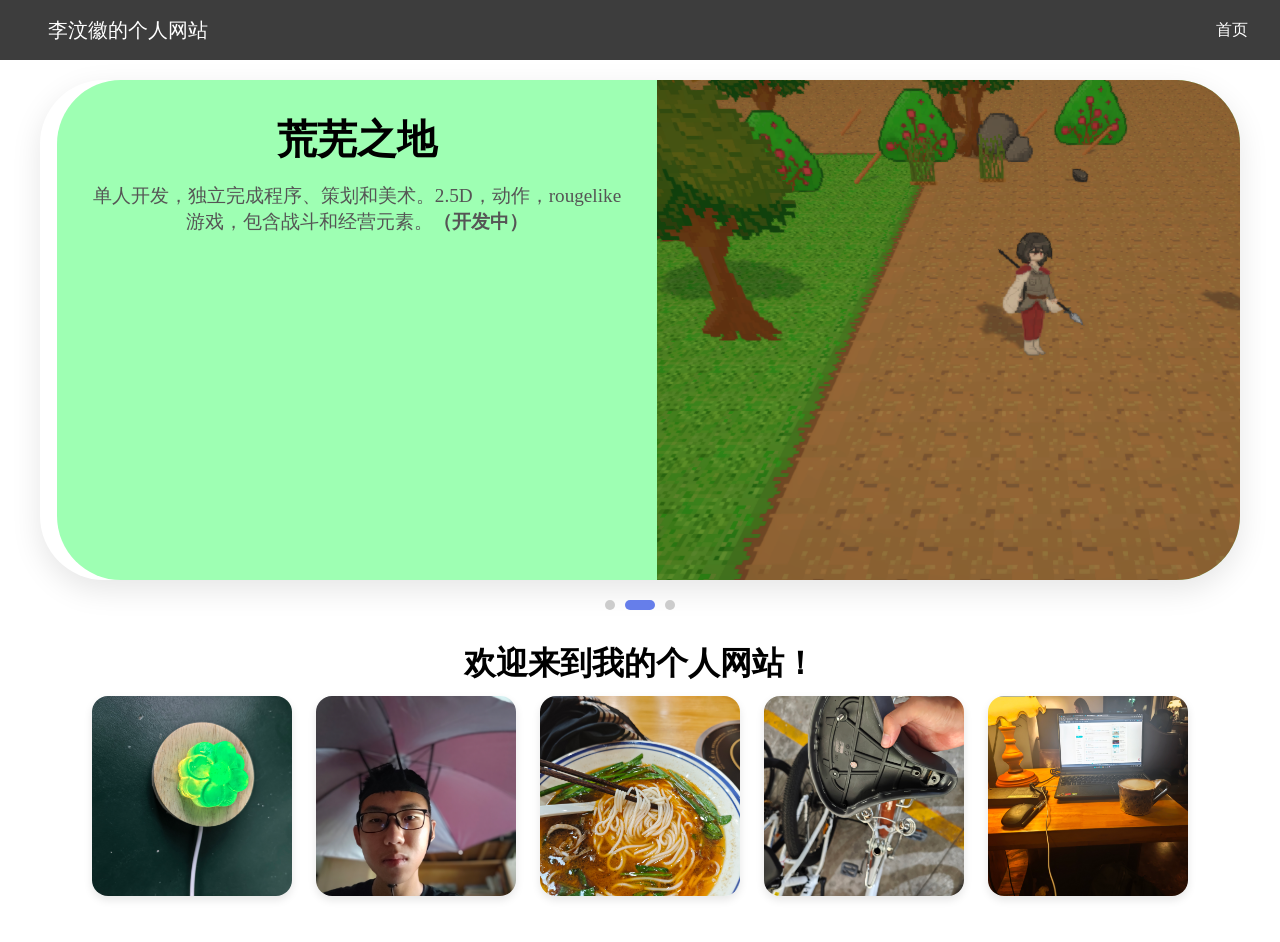
==== index.html @ 93a314eb "change mainPage to index" ====
<!DOCTYPE html>
<html>

<head>
    <link rel="stylesheet" href="css/mystyle.css">
    <meta charset="UTF-8">
    <title>李汶徽的个人网站</title>
</head>

<body>
    <nav class="nav-bar">
        <span class="nav-brand">李汶徽的个人网站</span>
        <ul class="nav-menu">
            <li class="nav-item"><a href="#home">首页</a></li>
        </ul>
    </nav>
    <div class="slider-container" id="sliderContainer">
        <div class="slider" id="slider">
            <div class="card">
                <div class="card-left">
                    <h2>网站说明</h2>
                    <p>这里用于分享一些东西。</p>
                </div>
                <div class="card-right">
                    <img src="Profile Icon.jpg" alt="预览图" class="card-image">
                </div>
            </div>
            <div class="card">
                <div class="card-left">
                    <h1>荒芜之地</h1>
                    <p>单人开发，独立完成程序、策划和美术。2.5D，动作，rougelike游戏，包含战斗和经营元素。<b>（开发中）</b></p>
                </div>
                <div class="card-right">
                    <img src="GameScene.png" alt="预览图" class="card-image">
                </div>
            </div>
            <div class="card">
                <div class="card-left">
                    <h1>灵之界</h1>
                    <p>一块多人合作开发的3D，动作，rougelike游戏。<b>（开发中）</b></p>
                </div>
                <div class="card-right">
                    <img src="Icon.png" alt="预览图" class="card-image">
                </div>
            </div>
        </div>
    </div>
    <!-- 点容器 -->
    <div class="dots" id="dots"></div>
    <script src="js/script.js"></script>
    <div class="main-content">
        <h1>欢迎来到我的个人网站！</h1>
        <div class="picture-exhibition">
            <img src="pictures/1.jpg" alt="图片1" class="exhibition-image">
            <img src="pictures/2.jpg" alt="图片2" class="exhibition-image">         
            <img src="pictures/3.jpg" alt="图片3" class="exhibition-image">
            <img src="pictures/4.jpg" alt="图片4" class="exhibition-image">
            <img src="pictures/5.jpg" alt="图片5" class="exhibition-image">
            </div>
    </div>
</body>
</html>
---- css/mystyle.css ----
@font-face {
    font-family: 'LXGW WenKai';
    src: url('../fonts/LXGWWenKai-Regular.ttf') format('truetype');
    font-weight: 400;
    font-style: normal;
    font-display: swap;
}

* {
    margin: 0;
    padding: 0;
    box-sizing: border-box;
}

body {
    padding: 0;
    margin: 0;
    font-family: 'LXGW WenKai';
}

p,
a {
    font-size: 1rem;
}

a {
    color: #4d4ae8;
    text-decoration: none;
}

.nav-bar {
    background-color: #3d3d3d;
    padding: 1rem;
    display: flex;
    justify-content: space-between;
    align-items: center;
    font-size: 30px;
    height: 60px;
}

.nav-menu {
    list-style: none;
    display: flex;
    gap: 2rem;
}

.nav-brand {
    color: white;
    font-size: 20px;
    font-weight: 500;
    margin-left: 2rem;
    display: flex;
    align-items: center;
}

.nav-item a {
    color: white;
    text-decoration: none;
    padding: 0.5rem 1rem;
    transition: all 0.3s ease;
    display: flex;
    align-items: center;
}

.nav-item a:hover {
    background-color: #555;
    border-radius: 4px;
}

.nav-item a.active {
    background-color: #007bff;
    border-radius: 4px;
}

main {
    padding: 2rem;
    max-width: 1200px;
    margin: 0 auto;
}

section {
    margin-bottom: 2rem;
    padding: 2rem 0;
    border-bottom: 1px solid #eee;
}

.slider-container {
    width: 1200px;
    height: 500px;
    overflow-x: auto;
    overflow-y: hidden;
    scroll-snap-type: x mandatory;
    margin: 20px auto;
    scrollbar-width: none;
    -ms-overflow-style: none;
    border-radius: 64px;
    box-shadow: 0 10px 30px rgba(0, 0, 0, 0.1);
}

.slider-container::-webkit-scrollbar {
    display: none;
}

.slider {
    display: flex;
    gap: 20px;
    height: 100%;
    width: fit-content;
}

.slider-dots {
    display: flex;
    justify-content: center;
    gap: 12px;
    margin-top: 20px;
}

/* 点样式 */
.dots {
    display: flex;
    justify-content: center;
    gap: 10px;
    margin-top: 20px;
}

.dot {
    width: 10px;
    height: 10px;
    border-radius: 50%;
    background: #ccc;
    cursor: pointer;
    transition: all 0.3s;
}

.dot.active {
    background: #667eea;
    width: 30px;
    border-radius: 15px;
}

.card {
    display: flex;
    width: 1200px;
    border-radius: 64px;
    overflow: hidden;
    background: #9effb3;
    flex-shrink: 0;
    scroll-snap-align: start;
}

.card-left {
    text-align: center;
    height: 500px;
    flex: 1;
    padding: 2rem;
}

.card-left h1 {
    font-size: 2.5rem;
    margin-bottom: 1rem;
}

.card-left p {
    font-size: 1.2rem;
    color: #555;
}

.card-right {
    width: 600px;
    height: 500px;
}

.card-image {
    width: 100%;
    height: 100%;
    object-fit: cover;
}

.main-content {
    text-align: center;
    padding: 2rem;
}

.exhibition-image {
    width: 200px;
    height: 200px;
    object-fit: cover;
    margin: 10px;
    border-radius: 16px;
    box-shadow: 0 4px 8px rgba(0, 0, 0, 0.1);
}
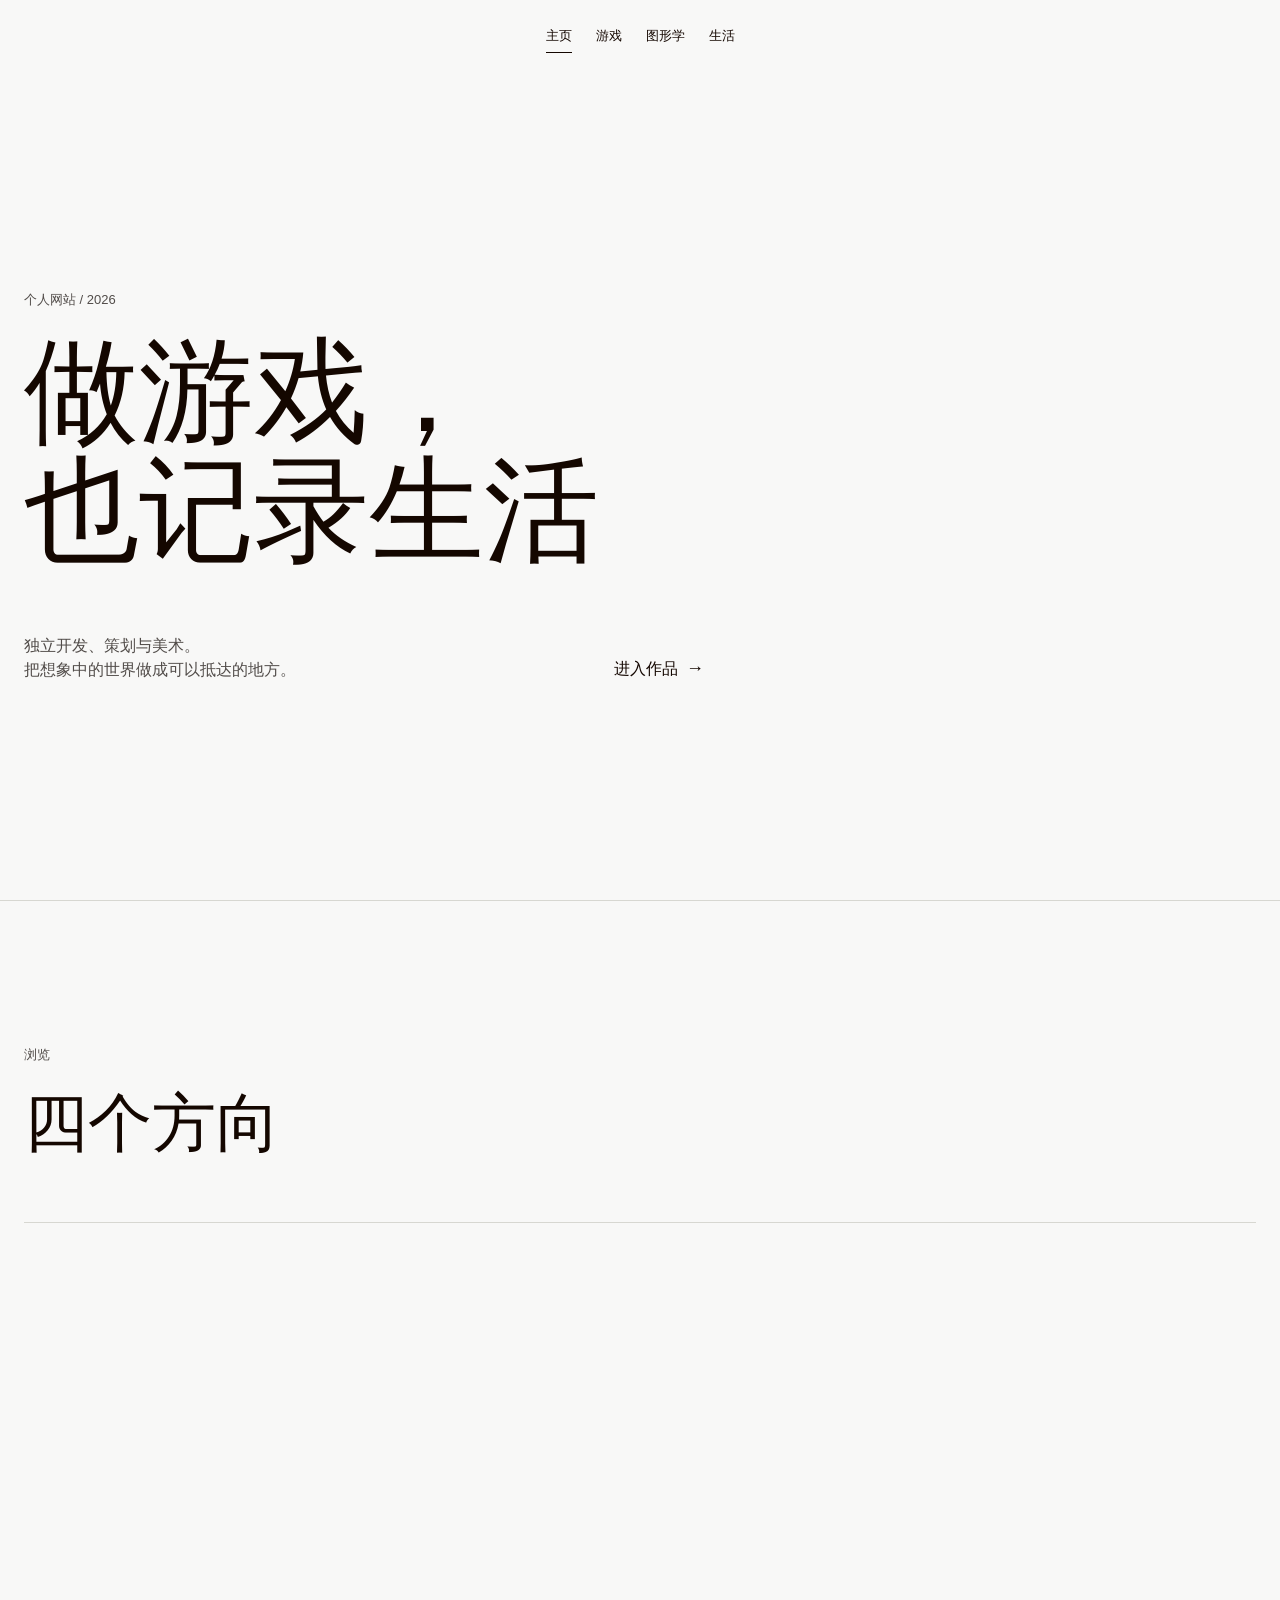
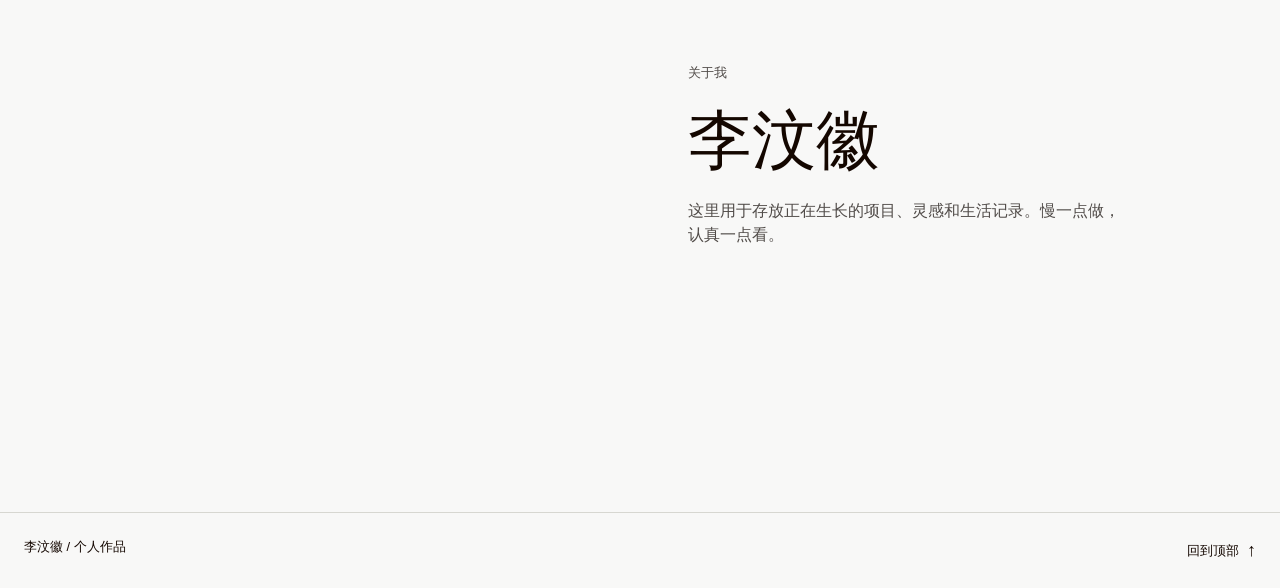
==== commit 668cf6b9: "update appearance" ====
--- a/index.html
+++ b/index.html
@@ -1,62 +1,64 @@
-<!DOCTYPE html>
-<html>
+<!doctype html>
+<html lang="zh-CN">
+<head>
+    <meta charset="UTF-8">
+    <meta name="viewport" content="width=device-width, initial-scale=1.0">
+    <meta name="description" content="李汶徽的个人作品网站。">
+    <title>李汶徽 | 主页</title>
+    <link rel="stylesheet" href="css/mystyle.css">
+</head>
+<body id="top">
+    <header class="site-header">
+        <nav aria-label="主导航">
+            <a class="is-active" href="index.html">主页</a>
+            <a href="games.html">游戏</a>
+            <a href="graphics.html">图形学</a>
+            <a href="life.html">生活</a>
+        </nav>
+    </header>
 
-<head>
-    <link rel="stylesheet" href="css/mystyle.css">
-    <meta charset="UTF-8">
-    <title>李汶徽的个人网站</title>
-</head>
+    <main>
+        <section class="hero" aria-labelledby="hero-title">
+            <p class="eyebrow reveal">个人网站 / 2026</p>
+            <h1 id="hero-title" class="hero-title"><span>做游戏，</span><span>也记录生活</span></h1>
+            <div class="hero-meta reveal">
+                <p>独立开发、策划与美术。<br>把想象中的世界做成可以抵达的地方。</p>
+                <a class="text-link" href="games.html">进入作品 <span aria-hidden="true">&#8594;</span></a>
+            </div>
+        </section>
 
-<body>
-    <nav class="nav-bar">
-        <span class="nav-brand">李汶徽的个人网站</span>
-        <ul class="nav-menu">
-            <li class="nav-item"><a href="#home">首页</a></li>
-        </ul>
-    </nav>
-    <div class="slider-container" id="sliderContainer">
-        <div class="slider" id="slider">
-            <div class="card">
-                <div class="card-left">
-                    <h2>网站说明</h2>
-                    <p>这里用于分享一些东西。</p>
-                </div>
-                <div class="card-right">
-                    <img src="Profile Icon.jpg" alt="预览图" class="card-image">
-                </div>
+        <section class="section route-overview" aria-labelledby="routes-title">
+            <div class="section-intro reveal">
+                <p class="eyebrow">浏览</p>
+                <h2 id="routes-title">四个方向</h2>
             </div>
-            <div class="card">
-                <div class="card-left">
-                    <h1>荒芜之地</h1>
-                    <p>单人开发，独立完成程序、策划和美术。2.5D，动作，rougelike游戏，包含战斗和经营元素。<b>（开发中）</b></p>
-                </div>
-                <div class="card-right">
-                    <img src="GameScene.png" alt="预览图" class="card-image">
-                </div>
+            <div class="route-links">
+                <a class="route-card media-reveal" href="games.html">
+                    <span class="route-card-visual"><img src="GameScene.png" alt="游戏项目预览"></span>
+                    <span class="route-card-content"><span>01 / 游戏项目</span><strong>正在生长的世界 <b aria-hidden="true">&#8594;</b></strong></span>
+                </a>
+                <a class="route-card media-reveal" href="graphics.html">
+                    <span class="route-card-visual route-card-blank" aria-hidden="true"></span>
+                    <span class="route-card-content"><span>02 / 计算机图形学</span><strong>留给下一次开始 <b aria-hidden="true">&#8594;</b></strong></span>
+                </a>
+                <a class="route-card media-reveal" href="life.html">
+                    <span class="route-card-visual"><img src="pictures/1.jpg" alt="日常生活预览"></span>
+                    <span class="route-card-content"><span>03 / 日常生活</span><strong>看见的，留下 <b aria-hidden="true">&#8594;</b></strong></span>
+                </a>
             </div>
-            <div class="card">
-                <div class="card-left">
-                    <h1>灵之界</h1>
-                    <p>一块多人合作开发的3D，动作，rougelike游戏。<b>（开发中）</b></p>
-                </div>
-                <div class="card-right">
-                    <img src="Icon.png" alt="预览图" class="card-image">
-                </div>
+        </section>
+
+        <section class="about section reveal" aria-labelledby="about-title">
+            <div class="about-portrait media-reveal"><img src="Profile Icon.jpg" alt="李汶徽的头像"></div>
+            <div class="about-content">
+                <p class="eyebrow">关于我</p>
+                <h2 id="about-title">李汶徽</h2>
+                <p>这里用于存放正在生长的项目、灵感和生活记录。慢一点做，认真一点看。</p>
             </div>
-        </div>
-    </div>
-    <!-- 点容器 -->
-    <div class="dots" id="dots"></div>
+        </section>
+    </main>
+
+    <footer class="site-footer"><span>李汶徽 / 个人作品</span><a class="text-link" href="#top">回到顶部 <span aria-hidden="true">&#8593;</span></a></footer>
     <script src="js/script.js"></script>
-    <div class="main-content">
-        <h1>欢迎来到我的个人网站！</h1>
-        <div class="picture-exhibition">
-            <img src="pictures/1.jpg" alt="图片1" class="exhibition-image">
-            <img src="pictures/2.jpg" alt="图片2" class="exhibition-image">         
-            <img src="pictures/3.jpg" alt="图片3" class="exhibition-image">
-            <img src="pictures/4.jpg" alt="图片4" class="exhibition-image">
-            <img src="pictures/5.jpg" alt="图片5" class="exhibition-image">
-            </div>
-    </div>
 </body>
-</html>+</html>
--- a/css/mystyle.css
+++ b/css/mystyle.css
@@ -1,191 +1,227 @@
 @font-face {
-    font-family: 'LXGW WenKai';
-    src: url('../fonts/LXGWWenKai-Regular.ttf') format('truetype');
-    font-weight: 400;
-    font-style: normal;
+    font-family: "LXGW WenKai";
+    src: url("../fonts/LXGWWenKai-Regular.ttf") format("truetype");
     font-display: swap;
 }
 
-* {
+:root {
+    --bg: #f8f8f7;
+    --bg-soft: #ffffff;
+    --bg-quiet: #efefef;
+    --ink: #140700;
+    --muted: #514c49;
+    --line: rgba(208, 208, 200, 0.8);
+    --radius-md: 16px;
+    --serif: "Iowan Old Style", "Baskerville", "Songti SC", "STSong", Georgia, serif;
+    --sans: "LXGW WenKai", "Microsoft YaHei", "PingFang SC", Arial, sans-serif;
+    --ease-editorial: cubic-bezier(0.19, 1, 0.22, 1);
+    --ease-header: cubic-bezier(0.5, 0.3, 0, 1);
+}
+
+* { box-sizing: border-box; }
+html { scroll-behavior: smooth; }
+body {
     margin: 0;
-    padding: 0;
-    box-sizing: border-box;
-}
-
-body {
-    padding: 0;
-    margin: 0;
-    font-family: 'LXGW WenKai';
-}
-
-p,
-a {
-    font-size: 1rem;
-}
-
-a {
-    color: #4d4ae8;
-    text-decoration: none;
-}
-
-.nav-bar {
-    background-color: #3d3d3d;
-    padding: 1rem;
-    display: flex;
-    justify-content: space-between;
+    background: var(--bg);
+    color: var(--ink);
+    font-family: var(--sans);
+    font-size: 16px;
+    line-height: 1.5;
+    letter-spacing: 0;
+}
+img { border-radius: var(--radius-md); display: block; max-width: 100%; }
+a { color: inherit; text-decoration: none; }
+:focus-visible { outline: 1px solid var(--ink); outline-offset: 5px; }
+
+.site-header {
     align-items: center;
-    font-size: 30px;
-    height: 60px;
-}
-
-.nav-menu {
-    list-style: none;
-    display: flex;
-    gap: 2rem;
-}
-
-.nav-brand {
-    color: white;
-    font-size: 20px;
-    font-weight: 500;
-    margin-left: 2rem;
-    display: flex;
-    align-items: center;
-}
-
-.nav-item a {
-    color: white;
-    text-decoration: none;
-    padding: 0.5rem 1rem;
-    transition: all 0.3s ease;
-    display: flex;
-    align-items: center;
-}
-
-.nav-item a:hover {
-    background-color: #555;
-    border-radius: 4px;
-}
-
-.nav-item a.active {
-    background-color: #007bff;
-    border-radius: 4px;
-}
-
-main {
-    padding: 2rem;
-    max-width: 1200px;
-    margin: 0 auto;
-}
-
-section {
-    margin-bottom: 2rem;
-    padding: 2rem 0;
-    border-bottom: 1px solid #eee;
-}
-
-.slider-container {
-    width: 1200px;
-    height: 500px;
-    overflow-x: auto;
-    overflow-y: hidden;
-    scroll-snap-type: x mandatory;
-    margin: 20px auto;
-    scrollbar-width: none;
-    -ms-overflow-style: none;
-    border-radius: 64px;
-    box-shadow: 0 10px 30px rgba(0, 0, 0, 0.1);
-}
-
-.slider-container::-webkit-scrollbar {
-    display: none;
-}
-
-.slider {
-    display: flex;
-    gap: 20px;
-    height: 100%;
-    width: fit-content;
-}
-
-.slider-dots {
+    border-bottom: 1px solid transparent;
     display: flex;
     justify-content: center;
-    gap: 12px;
-    margin-top: 20px;
-}
-
-/* 点样式 */
-.dots {
+    margin: 0 auto;
+    max-width: 1280px;
+    min-height: 72px;
+    padding: 0 24px;
+    position: sticky;
+    top: 0;
+    transition: background-color 400ms var(--ease-header), border-color 400ms var(--ease-header), transform 450ms var(--ease-header);
+    z-index: 10;
+}
+.site-header.is-scrolled { background-color: var(--bg); border-color: var(--line); }
+.site-header.is-hidden { transform: translateY(-100%); }
+.mobile-project-link { display: none; }
+.site-header nav { display: flex; gap: 24px; }
+.site-header nav a, .eyebrow, .project-index, .project-status, .site-footer { font-size: 13px; letter-spacing: 0; }
+.site-header nav a { position: relative; transition: color 700ms var(--ease-editorial); }
+.site-header nav a.is-active { color: var(--ink); }
+.site-header nav a.is-active::after {
+    background: currentColor;
+    bottom: -8px;
+    content: "";
+    height: 1px;
+    left: 0;
+    position: absolute;
+    width: 100%;
+}
+@media (any-pointer: fine) {
+    .site-header nav:has(a:hover) a { color: var(--muted); }
+    .site-header nav a:hover { color: var(--ink); }
+}
+
+.hero, .section, .site-footer { margin: 0 auto; max-width: 1280px; padding-left: 24px; padding-right: 24px; }
+.hero {
     display: flex;
+    flex-direction: column;
     justify-content: center;
-    gap: 10px;
-    margin-top: 20px;
-}
-
-.dot {
-    width: 10px;
-    height: 10px;
-    border-radius: 50%;
-    background: #ccc;
-    cursor: pointer;
-    transition: all 0.3s;
-}
-
-.dot.active {
-    background: #667eea;
-    width: 30px;
-    border-radius: 15px;
-}
-
-.card {
+    min-height: calc(100vh - 72px);
+    padding-bottom: 96px;
+    padding-top: 96px;
+}
+.eyebrow { color: var(--muted); margin: 0 0 24px; }
+h1, h2, h3, p { margin-top: 0; }
+h1, h2, h3 { font-family: var(--serif); font-weight: 400; letter-spacing: 0; }
+.hero-title { font-size: clamp(56px, 9vw, 128px); line-height: 1.03; margin-bottom: 64px; max-width: 1000px; }
+.hero-title span { display: block; }
+.hero-meta { align-items: end; display: flex; gap: 48px; justify-content: space-between; max-width: 680px; }
+.hero-meta p, .section-copy, .project-details > p:not(.project-index):not(.project-status), .about-content > p:not(.eyebrow) { color: var(--muted); margin-bottom: 0; }
+.text-link { align-items: center; display: inline-flex; gap: 8px; white-space: nowrap; }
+.text-link span { font-size: 18px; transition: transform 400ms var(--ease-editorial); }
+.text-link:hover span { transform: translateY(4px); }
+
+.section { padding-bottom: 144px; padding-top: 144px; }
+.page-main { min-height: calc(100vh - 144px); }
+.page-hero, .coming-soon {
     display: flex;
-    width: 1200px;
-    border-radius: 64px;
-    overflow: hidden;
-    background: #9effb3;
-    flex-shrink: 0;
-    scroll-snap-align: start;
-}
-
-.card-left {
-    text-align: center;
-    height: 500px;
-    flex: 1;
-    padding: 2rem;
-}
-
-.card-left h1 {
-    font-size: 2.5rem;
-    margin-bottom: 1rem;
-}
-
-.card-left p {
-    font-size: 1.2rem;
-    color: #555;
-}
-
-.card-right {
-    width: 600px;
-    height: 500px;
-}
-
-.card-image {
-    width: 100%;
-    height: 100%;
-    object-fit: cover;
-}
-
-.main-content {
-    text-align: center;
-    padding: 2rem;
-}
-
-.exhibition-image {
-    width: 200px;
-    height: 200px;
-    object-fit: cover;
-    margin: 10px;
-    border-radius: 16px;
-    box-shadow: 0 4px 8px rgba(0, 0, 0, 0.1);
-}+    flex-direction: column;
+    justify-content: center;
+    margin: 0 auto;
+    max-width: 1280px;
+    min-height: min(70svh, 760px);
+    padding: 96px 24px;
+}
+.coming-soon { min-height: calc(100svh - 144px); }
+.coming-soon-note { color: var(--muted); margin: 0; }
+.route-overview { border-top: 1px solid var(--line); }
+.route-links { border-top: 1px solid var(--line); }
+.route-card {
+    align-items: stretch;
+    border-bottom: 1px solid var(--line);
+    display: grid;
+    grid-template-columns: minmax(0, 5fr) minmax(280px, 3fr);
+    min-height: 280px;
+}
+.route-card-visual { background: var(--bg-quiet); border-radius: var(--radius-md); min-height: 280px; overflow: hidden; }
+.route-card-visual img { height: 100%; object-fit: cover; transition: transform 800ms var(--ease-editorial); width: 100%; }
+.route-card:hover .route-card-visual img { transform: scale(1.025); }
+.route-card-blank { background: var(--bg-quiet); }
+.route-card-content { display: flex; flex-direction: column; justify-content: space-between; padding: 24px; }
+.route-card-content > span { color: var(--muted); font-size: 13px; }
+.route-card-content strong { font-family: var(--serif); font-size: clamp(30px, 3.2vw, 48px); font-weight: 400; line-height: 1.08; }
+.route-card-content b { font-family: var(--sans); font-size: 20px; font-weight: 400; transition: transform 400ms var(--ease-editorial); }
+.route-card:hover .route-card-content b { display: inline-block; transform: translateX(6px); }
+.projects { border-top: 1px solid var(--line); }
+.section-intro { margin-bottom: 64px; max-width: 680px; }
+.section-intro h2, .about-content h2 { font-size: clamp(42px, 5vw, 72px); line-height: 1.08; margin-bottom: 24px; }
+.project { display: grid; gap: 48px; margin-top: 96px; }
+.project-featured { grid-template-columns: minmax(0, 8fr) minmax(260px, 4fr); }
+.project-secondary { grid-template-columns: minmax(260px, 4fr) minmax(0, 8fr); }
+.project-image-wrap { background: var(--bg-quiet); border-radius: var(--radius-md); min-height: 400px; overflow: hidden; }
+.project-image { height: 100%; object-fit: cover; transition: transform 800ms var(--ease-editorial); width: 100%; }
+.project:hover .project-image { transform: scale(1.025); }
+.project-details { align-self: end; padding-bottom: 8px; }
+.project-index { border-top: 1px solid var(--line); color: var(--muted); padding-top: 12px; }
+.project-details h2, .project-details h3 { font-size: clamp(36px, 4vw, 56px); line-height: 1.1; margin-bottom: 24px; }
+.project-details > p:not(.project-index):not(.project-status) { max-width: 360px; }
+.project-status { margin: 32px 0 0; }
+
+.moments { border-top: 1px solid var(--line); }
+.split-intro { align-items: end; display: flex; justify-content: space-between; max-width: none; }
+.split-intro .section-copy { max-width: 360px; }
+.gallery { display: grid; gap: 24px; grid-template-columns: repeat(12, 1fr); }
+.gallery-item { border-radius: var(--radius-md); grid-column: span 4; margin: 0; min-height: 280px; overflow: hidden; }
+.gallery-item-large { grid-column: span 8; min-height: 440px; }
+.gallery-item-wide { grid-column: span 8; min-height: 360px; }
+.gallery-item img { height: 100%; object-fit: cover; transition: transform 800ms var(--ease-editorial); width: 100%; }
+.gallery-item:hover img { transform: scale(1.025); }
+
+.about { align-items: center; border-top: 1px solid var(--line); display: grid; gap: 96px; grid-template-columns: minmax(260px, 5fr) minmax(260px, 5fr); }
+.about-portrait { aspect-ratio: 4 / 3; background: var(--bg-quiet); border-radius: var(--radius-md); overflow: hidden; }
+.about-portrait img { height: 100%; object-fit: cover; width: 100%; }
+.about-content > p:not(.eyebrow) { max-width: 440px; }
+.site-footer { border-top: 1px solid var(--line); display: flex; justify-content: space-between; padding-bottom: 24px; padding-top: 24px; }
+.site-footer .text-link:hover span { transform: translateY(-4px); }
+
+.motion-ready .reveal {
+    opacity: 0;
+    transform: translateY(40px);
+    transition: opacity 800ms var(--ease-editorial), transform 1200ms var(--ease-editorial);
+    transition-delay: var(--reveal-delay, 0ms);
+}
+.motion-ready .reveal.is-visible { opacity: 1; transform: translateY(0); }
+.motion-ready .hero-title span {
+    clip-path: inset(0 0 100% 0);
+    opacity: 0;
+    transform: translateY(130%);
+    transition: clip-path 1200ms var(--ease-editorial), opacity 900ms var(--ease-editorial), transform 1500ms var(--ease-editorial);
+    transition-delay: var(--hero-delay, 120ms);
+}
+.motion-ready .hero-title span:nth-child(2) { --hero-delay: 230ms; }
+.motion-ready.page-ready .hero-title span { clip-path: inset(0 0 0 0); opacity: 1; transform: translateY(0); }
+.motion-ready .media-reveal {
+    clip-path: inset(0 0 100% 0);
+    transition: clip-path 1200ms var(--ease-editorial);
+    transition-delay: var(--reveal-delay, 0ms);
+}
+.motion-ready .media-reveal.is-visible { clip-path: inset(0 0 0 0); }
+
+@keyframes fade-in {
+    from { opacity: 0; }
+    to { opacity: 1; }
+}
+
+@keyframes fade-out {
+    from { opacity: 1; }
+    to { opacity: 0; }
+}
+
+@supports (view-transition-name: none) {
+    @view-transition { navigation: auto; }
+
+    ::view-transition-old(root) { animation: 160ms ease-out both fade-out; }
+    ::view-transition-new(root) { animation: 240ms ease-out both fade-in; }
+}
+
+@supports not (view-transition-name: none) {
+    body { animation: 240ms ease-out both fade-in; }
+}
+
+@media (max-width: 767px) {
+    .site-header { min-height: 64px; padding: 0 16px; }
+    .site-header nav { display: flex; gap: 12px; }
+    .site-header nav a { font-size: 12px; }
+    .mobile-project-link { display: none; }
+    .hero, .section, .site-footer, .page-hero, .coming-soon { padding-left: 16px; padding-right: 16px; }
+    .hero { min-height: calc(100svh - 64px); padding-bottom: 64px; padding-top: 64px; }
+    .hero-title { font-size: clamp(52px, 17vw, 84px); margin-bottom: 48px; }
+    .hero-meta, .split-intro { align-items: start; flex-direction: column; gap: 24px; }
+    .section { padding-bottom: 88px; padding-top: 88px; }
+    .page-hero { min-height: min(64svh, 600px); padding-bottom: 64px; padding-top: 64px; }
+    .section-intro { margin-bottom: 48px; }
+    .project, .project-featured, .project-secondary, .about { gap: 24px; grid-template-columns: 1fr; margin-top: 64px; }
+    .project-secondary .project-details { order: 2; }
+    .project-secondary .project-image-wrap { order: 1; }
+    .project-image-wrap { min-height: 260px; }
+    .gallery { gap: 12px; }
+    .gallery-item, .gallery-item-large, .gallery-item-wide { grid-column: span 6; min-height: 180px; }
+    .gallery-item-large, .gallery-item-wide { grid-column: span 12; min-height: 280px; }
+    .about { margin-top: 0; }
+    .about-portrait { aspect-ratio: 1 / 1; }
+    .route-card { grid-template-columns: 1fr; }
+    .route-card-visual { min-height: 220px; }
+    .route-card-content { gap: 48px; }
+}
+
+@media (prefers-reduced-motion: reduce) {
+    html { scroll-behavior: auto; }
+    *, *::before, *::after { animation-duration: 0.01ms !important; transition-duration: 0.01ms !important; }
+}
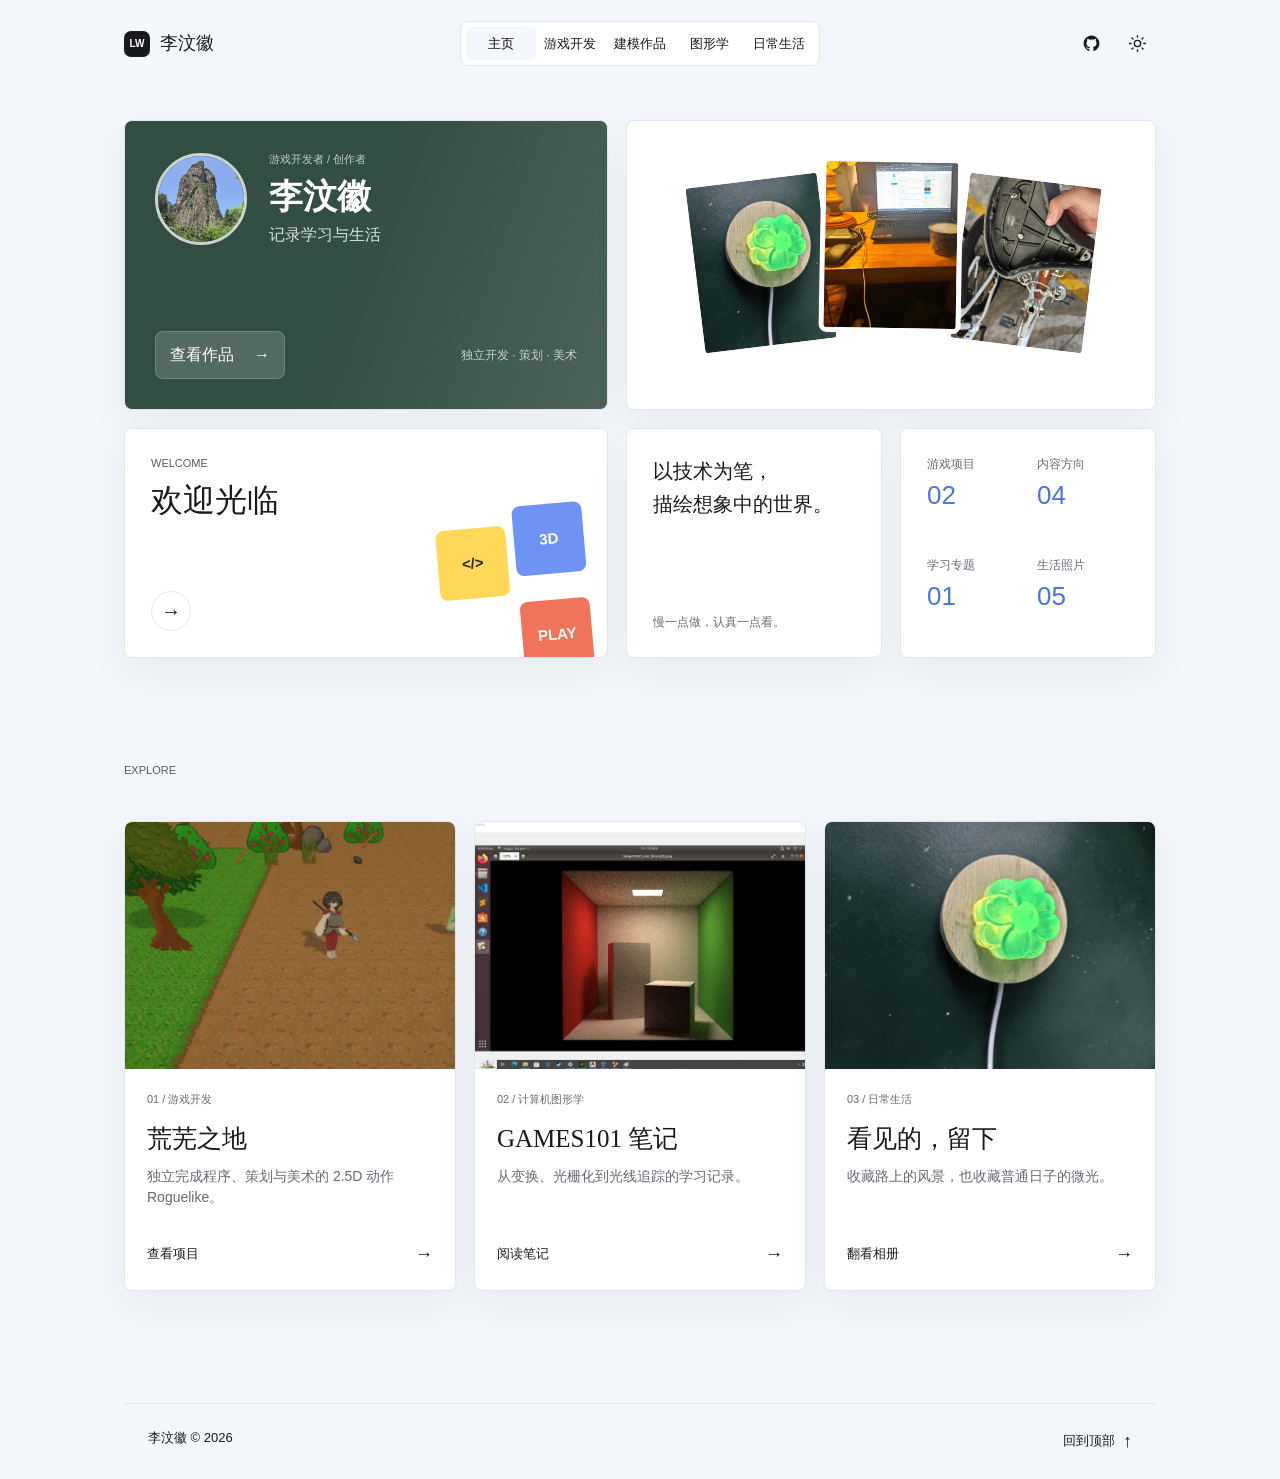
==== commit 19d171be: "change website style" ====
--- a/index.html
+++ b/index.html
@@ -3,62 +3,135 @@
 <head>
     <meta charset="UTF-8">
     <meta name="viewport" content="width=device-width, initial-scale=1.0">
-    <meta name="description" content="李汶徽的个人作品网站。">
-    <title>李汶徽 | 主页</title>
+    <meta name="description" content="李汶徽的个人作品网站，记录游戏开发、3D 建模、计算机图形学与日常生活。">
+    <meta name="theme-color" content="#f3f6fa">
+    <title>李汶徽 | 个人主页</title>
+    <script>
+        try {
+            const theme = localStorage.getItem("site-theme") || "light";
+            document.documentElement.dataset.theme = theme;
+            document.documentElement.style.colorScheme = theme;
+            document.documentElement.style.backgroundColor = theme === "dark" ? "#17191c" : "#f3f6fa";
+        } catch {
+            document.documentElement.dataset.theme = "light";
+            document.documentElement.style.backgroundColor = "#f3f6fa";
+        }
+    </script>
     <link rel="stylesheet" href="css/mystyle.css">
 </head>
-<body id="top">
-    <header class="site-header">
+<body id="top" class="home-page">
+    <header class="site-header home-header">
+        <a class="home-brand" href="index.html" aria-label="李汶徽的主页">
+            <span class="brand-mark" aria-hidden="true">LW</span>
+            <span>李汶徽</span>
+        </a>
         <nav aria-label="主导航">
             <a class="is-active" href="index.html">主页</a>
-            <a href="games.html">游戏</a>
+            <a href="games.html">游戏开发</a>
+            <a href="modeling.html">建模作品</a>
             <a href="graphics.html">图形学</a>
-            <a href="life.html">生活</a>
+            <a href="life.html">日常生活</a>
         </nav>
+        <div class="header-actions">
+            <a class="icon-button" href="https://github.com/ComputerProgrammerLily123" target="_blank" rel="noreferrer" aria-label="GitHub" title="GitHub">
+                <svg aria-hidden="true" viewBox="0 0 24 24"><path d="M12 2a10 10 0 0 0-3.16 19.49c.5.09.68-.22.68-.48v-1.87c-2.78.6-3.37-1.18-3.37-1.18-.45-1.16-1.11-1.47-1.11-1.47-.91-.62.07-.61.07-.61 1 .07 1.53 1.03 1.53 1.03.9 1.53 2.35 1.09 2.92.83.09-.65.35-1.09.64-1.34-2.22-.25-4.55-1.11-4.55-4.94 0-1.09.39-1.98 1.03-2.68-.1-.25-.45-1.27.1-2.64 0 0 .84-.27 2.75 1.02A9.56 9.56 0 0 1 12 6.82c.85 0 1.7.11 2.5.34 1.9-1.29 2.74-1.02 2.74-1.02.55 1.37.2 2.39.1 2.64.64.7 1.03 1.59 1.03 2.68 0 3.84-2.34 4.68-4.56 4.93.36.31.68.92.68 1.86v2.76c0 .27.18.58.69.48A10 10 0 0 0 12 2Z"/></svg>
+            </a>
+            <button class="icon-button theme-toggle" type="button" aria-label="切换深浅色" title="切换深浅色">
+                <svg class="sun-icon" aria-hidden="true" viewBox="0 0 24 24"><circle cx="12" cy="12" r="4"/><path d="M12 2v2M12 20v2M4.93 4.93l1.42 1.42M17.66 17.66l1.41 1.41M2 12h2M20 12h2M4.93 19.07l1.42-1.42M17.66 6.34l1.41-1.41"/></svg>
+            </button>
+        </div>
     </header>
 
-    <main>
-        <section class="hero" aria-labelledby="hero-title">
-            <p class="eyebrow reveal">个人网站 / 2026</p>
-            <h1 id="hero-title" class="hero-title"><span>做游戏，</span><span>也记录生活</span></h1>
-            <div class="hero-meta reveal">
-                <p>独立开发、策划与美术。<br>把想象中的世界做成可以抵达的地方。</p>
-                <a class="text-link" href="games.html">进入作品 <span aria-hidden="true">&#8594;</span></a>
+    <main class="home-main">
+        <section class="dashboard-grid" aria-label="个人简介">
+            <article class="profile-panel reveal" id="about">
+                <div class="profile-main">
+                    <img src="pictures/Profile Icon.jpg" alt="李汶徽的头像">
+                    <div>
+                        <p class="panel-kicker">游戏开发者 / 创作者</p>
+                        <h1>李汶徽</h1>
+                        <p class="profile-copy">记录学习与生活</p>
+                    </div>
+                </div>
+                <div class="profile-footer">
+                    <a class="soft-button" href="games.html">查看作品 <span aria-hidden="true">&#8594;</span></a>
+                    <span>独立开发 · 策划 · 美术</span>
+                </div>
+            </article>
+
+            <div class="photo-panel media-reveal" aria-label="生活照片拼贴">
+                <img class="photo-one" src="pictures/daily/1.jpg" alt="山间旅行记录">
+                <img class="photo-two" src="pictures/daily/5.jpg" alt="日常生活记录">
+                <img class="photo-three" src="pictures/daily/4.jpg" alt="沿途风景记录">
             </div>
+
+            <a class="welcome-panel reveal" href="games.html">
+                <div>
+                    <p class="panel-kicker">WELCOME</p>
+                    <h2>欢迎光临</h2>
+                </div>
+                <div class="welcome-art" aria-hidden="true">
+                    <span>&lt;/&gt;</span><span>3D</span><span>PLAY</span>
+                </div>
+                <span class="round-arrow" aria-hidden="true">&#8594;</span>
+            </a>
+
+            <blockquote class="quote-panel reveal">
+                <p>以技术为笔，<br>描绘想象中的世界。</p>
+                <footer>慢一点做，认真一点看。</footer>
+            </blockquote>
+
+            <dl class="stats-panel reveal" aria-label="网站内容概览">
+                <div><dt>游戏项目</dt><dd>02</dd></div>
+                <div><dt>内容方向</dt><dd>04</dd></div>
+                <div><dt>学习专题</dt><dd>01</dd></div>
+                <div><dt>生活照片</dt><dd>05</dd></div>
+            </dl>
         </section>
 
-        <section class="section route-overview" aria-labelledby="routes-title">
-            <div class="section-intro reveal">
-                <p class="eyebrow">浏览</p>
-                <h2 id="routes-title">四个方向</h2>
+        <section class="home-content" aria-labelledby="explore-title">
+            <div class="content-heading reveal">
+                <div>
+                    <p class="panel-kicker">EXPLORE</p>
+                </div>
             </div>
-            <div class="route-links">
-                <a class="route-card media-reveal" href="games.html">
-                    <span class="route-card-visual"><img src="GameScene.png" alt="游戏项目预览"></span>
-                    <span class="route-card-content"><span>01 / 游戏项目</span><strong>正在生长的世界 <b aria-hidden="true">&#8594;</b></strong></span>
+
+            <div class="content-grid">
+                <a class="content-card media-reveal" href="games.html">
+                    <span class="card-image"><img src="pictures/gameDev/GameScene.png" alt="荒芜之地游戏场景"></span>
+                    <span class="card-body">
+                        <span class="card-meta">01 / 游戏开发</span>
+                        <strong>荒芜之地</strong>
+                        <span class="card-copy">独立完成程序、策划与美术的 2.5D 动作 Roguelike。</span>
+                        <span class="card-link">查看项目 <b aria-hidden="true">&#8594;</b></span>
+                    </span>
                 </a>
-                <a class="route-card media-reveal" href="graphics.html">
-                    <span class="route-card-visual route-card-blank" aria-hidden="true"></span>
-                    <span class="route-card-content"><span>02 / 计算机图形学</span><strong>留给下一次开始 <b aria-hidden="true">&#8594;</b></strong></span>
+                <a class="content-card media-reveal" href="graphics.html">
+                    <span class="card-image"><img src="pictures/games101/作业7.png" alt="GAMES101 光线追踪作业效果"></span>
+                    <span class="card-body">
+                        <span class="card-meta">02 / 计算机图形学</span>
+                        <strong>GAMES101 笔记</strong>
+                        <span class="card-copy">从变换、光栅化到光线追踪的学习记录。</span>
+                        <span class="card-link">阅读笔记 <b aria-hidden="true">&#8594;</b></span>
+                    </span>
                 </a>
-                <a class="route-card media-reveal" href="life.html">
-                    <span class="route-card-visual"><img src="pictures/1.jpg" alt="日常生活预览"></span>
-                    <span class="route-card-content"><span>03 / 日常生活</span><strong>看见的，留下 <b aria-hidden="true">&#8594;</b></strong></span>
+                <a class="content-card media-reveal" href="life.html">
+                    <span class="card-image"><img src="pictures/daily/1.jpg" alt="山间旅行照片"></span>
+                    <span class="card-body">
+                        <span class="card-meta">03 / 日常生活</span>
+                        <strong>看见的，留下</strong>
+                        <span class="card-copy">收藏路上的风景，也收藏普通日子的微光。</span>
+                        <span class="card-link">翻看相册 <b aria-hidden="true">&#8594;</b></span>
+                    </span>
                 </a>
-            </div>
-        </section>
-
-        <section class="about section reveal" aria-labelledby="about-title">
-            <div class="about-portrait media-reveal"><img src="Profile Icon.jpg" alt="李汶徽的头像"></div>
-            <div class="about-content">
-                <p class="eyebrow">关于我</p>
-                <h2 id="about-title">李汶徽</h2>
-                <p>这里用于存放正在生长的项目、灵感和生活记录。慢一点做，认真一点看。</p>
             </div>
         </section>
     </main>
 
-    <footer class="site-footer"><span>李汶徽 / 个人作品</span><a class="text-link" href="#top">回到顶部 <span aria-hidden="true">&#8593;</span></a></footer>
+    <footer class="site-footer home-footer">
+        <span>李汶徽 © 2026</span>
+        <a class="text-link" href="#top">回到顶部 <span aria-hidden="true">&#8593;</span></a>
+    </footer>
     <script src="js/script.js"></script>
 </body>
 </html>
--- a/css/mystyle.css
+++ b/css/mystyle.css
@@ -11,15 +11,25 @@
     --ink: #140700;
     --muted: #514c49;
     --line: rgba(208, 208, 200, 0.8);
+    --home-bg: #f3f6fa;
+    --home-card: #ffffff;
+    --home-ink: #17191d;
+    --home-muted: #656b73;
+    --home-line: #e3e7ec;
+    --home-accent: #ff6b4a;
+    --home-blue: #4e73df;
+    --home-green: #507a67;
     --radius-md: 16px;
     --serif: "Iowan Old Style", "Baskerville", "Songti SC", "STSong", Georgia, serif;
     --sans: "LXGW WenKai", "Microsoft YaHei", "PingFang SC", Arial, sans-serif;
+    --ease-out: cubic-bezier(0.23, 1, 0.32, 1);
+    --ease-in-out: cubic-bezier(0.77, 0, 0.175, 1);
     --ease-editorial: cubic-bezier(0.19, 1, 0.22, 1);
     --ease-header: cubic-bezier(0.5, 0.3, 0, 1);
 }
 
 * { box-sizing: border-box; }
-html { scroll-behavior: smooth; }
+html { background: var(--home-bg); scroll-behavior: smooth; }
 body {
     margin: 0;
     background: var(--bg);
@@ -101,6 +111,52 @@
 }
 .coming-soon { min-height: calc(100svh - 144px); }
 .coming-soon-note { color: var(--muted); margin: 0; }
+.graphics-hero {
+    display: flex;
+    flex-direction: column;
+    justify-content: center;
+    margin: 0 auto;
+    max-width: 1280px;
+    min-height: min(82svh, 880px);
+    padding: 96px 24px;
+}
+.graphics-hero-meta { align-items: end; display: flex; gap: 48px; justify-content: space-between; max-width: 680px; }
+.graphics-hero-meta p { color: var(--muted); margin: 0; }
+.graphics-roadmap, .course-notes, .reference-section { border-top: 1px solid var(--line); }
+.roadmap-list { border-top: 1px solid var(--line); counter-reset: route; list-style: none; margin: 0; padding: 0; }
+.roadmap-list li { align-items: baseline; border-bottom: 1px solid var(--line); display: grid; gap: 24px; grid-template-columns: 88px minmax(220px, 4fr) minmax(240px, 5fr); padding: 24px 0; }
+.roadmap-list span, .note-group-label { color: var(--muted); font-size: 13px; }
+.roadmap-list strong { font-family: var(--serif); font-size: clamp(26px, 3vw, 40px); font-weight: 400; line-height: 1.1; }
+.roadmap-list p { color: var(--muted); margin: 0; }
+.note-group { border-top: 1px solid var(--line); margin-top: 72px; }
+.note-group:first-of-type { margin-top: 0; }
+.note-group-label { margin: 16px 0 32px; }
+.lecture-note { border-bottom: 1px solid var(--line); }
+.lecture-note summary { align-items: baseline; cursor: pointer; display: grid; gap: 24px; grid-template-columns: 56px 1fr 16px; list-style: none; padding: 20px 0; }
+.lecture-note summary::-webkit-details-marker { display: none; }
+.lecture-note summary::after { content: "+"; font-size: 20px; line-height: 1; text-align: right; transition: transform 400ms var(--ease-editorial); }
+.lecture-note[open] summary::after { transform: rotate(45deg); }
+.lecture-note summary span { color: var(--muted); font-size: 13px; }
+.lecture-note summary strong { font-family: var(--serif); font-size: clamp(24px, 2.4vw, 34px); font-weight: 400; line-height: 1.1; }
+.lecture-note ul { color: var(--muted); margin: 0; max-width: 680px; padding: 0 0 24px 20px; }
+.lecture-note li { margin: 0 0 10px; padding-left: 4px; }
+.assignment-work { margin: 24px 0 56px; }
+.assignment-image { background: var(--bg-quiet); border-radius: var(--radius-md); overflow: hidden; }
+.assignment-image img { height: auto; width: 100%; }
+.assignment-work figcaption { align-items: baseline; display: flex; gap: 24px; justify-content: space-between; padding-top: 12px; }
+.assignment-work figcaption span { color: var(--muted); font-size: 13px; }
+.assignment-work figcaption strong { font-family: var(--serif); font-size: clamp(22px, 2vw, 30px); font-weight: 400; line-height: 1.1; text-align: right; }
+code { font-family: "Courier New", monospace; font-size: 0.9em; }
+.reference-grid { display: grid; gap: 48px; grid-template-columns: minmax(0, 7fr) minmax(260px, 5fr); }
+.formula-table, .practice-list, .term-index { border-top: 1px solid var(--line); }
+.formula-table dl { margin: 0; }
+.formula-table dl > div { border-bottom: 1px solid var(--line); display: grid; gap: 24px; grid-template-columns: minmax(112px, 1fr) minmax(0, 3fr); padding: 14px 0; }
+.formula-table dt { font-family: var(--serif); font-size: 20px; }
+.formula-table dd, .practice-list li, .term-index p { color: var(--muted); margin: 0; }
+.practice-list ol { color: var(--muted); margin: 0; padding-left: 20px; }
+.practice-list li { border-bottom: 1px solid var(--line); padding: 12px 0; }
+.term-index { margin-top: 72px; }
+.term-index p { line-height: 1.8; max-width: 880px; }
 .route-overview { border-top: 1px solid var(--line); }
 .route-links { border-top: 1px solid var(--line); }
 .route-card {
@@ -153,59 +209,40 @@
 
 .motion-ready .reveal {
     opacity: 0;
-    transform: translateY(40px);
-    transition: opacity 800ms var(--ease-editorial), transform 1200ms var(--ease-editorial);
+    transform: translateY(12px);
+    transition: opacity 200ms var(--ease-out), transform 200ms var(--ease-out);
     transition-delay: var(--reveal-delay, 0ms);
 }
 .motion-ready .reveal.is-visible { opacity: 1; transform: translateY(0); }
 .motion-ready .hero-title span {
-    clip-path: inset(0 0 100% 0);
     opacity: 0;
-    transform: translateY(130%);
-    transition: clip-path 1200ms var(--ease-editorial), opacity 900ms var(--ease-editorial), transform 1500ms var(--ease-editorial);
-    transition-delay: var(--hero-delay, 120ms);
-}
-.motion-ready .hero-title span:nth-child(2) { --hero-delay: 230ms; }
-.motion-ready.page-ready .hero-title span { clip-path: inset(0 0 0 0); opacity: 1; transform: translateY(0); }
+    transform: translateY(12px);
+    transition: opacity 240ms var(--ease-out), transform 240ms var(--ease-out);
+    transition-delay: var(--hero-delay, 40ms);
+}
+.motion-ready .hero-title span:nth-child(2) { --hero-delay: 80ms; }
+.motion-ready.page-ready .hero-title span { opacity: 1; transform: translateY(0); }
 .motion-ready .media-reveal {
-    clip-path: inset(0 0 100% 0);
-    transition: clip-path 1200ms var(--ease-editorial);
+    opacity: 0;
+    transform: translateY(12px);
+    transition: opacity 220ms var(--ease-out), transform 220ms var(--ease-out);
     transition-delay: var(--reveal-delay, 0ms);
 }
-.motion-ready .media-reveal.is-visible { clip-path: inset(0 0 0 0); }
-
-@keyframes fade-in {
-    from { opacity: 0; }
-    to { opacity: 1; }
-}
-
-@keyframes fade-out {
-    from { opacity: 1; }
-    to { opacity: 0; }
-}
-
-@supports (view-transition-name: none) {
-    @view-transition { navigation: auto; }
-
-    ::view-transition-old(root) { animation: 160ms ease-out both fade-out; }
-    ::view-transition-new(root) { animation: 240ms ease-out both fade-in; }
-}
-
-@supports not (view-transition-name: none) {
-    body { animation: 240ms ease-out both fade-in; }
-}
+.motion-ready .media-reveal.is-visible { opacity: 1; transform: translateY(0); }
 
 @media (max-width: 767px) {
     .site-header { min-height: 64px; padding: 0 16px; }
     .site-header nav { display: flex; gap: 12px; }
     .site-header nav a { font-size: 12px; }
     .mobile-project-link { display: none; }
-    .hero, .section, .site-footer, .page-hero, .coming-soon { padding-left: 16px; padding-right: 16px; }
+    .hero, .section, .site-footer, .page-hero, .coming-soon, .graphics-hero { padding-left: 16px; padding-right: 16px; }
     .hero { min-height: calc(100svh - 64px); padding-bottom: 64px; padding-top: 64px; }
     .hero-title { font-size: clamp(52px, 17vw, 84px); margin-bottom: 48px; }
     .hero-meta, .split-intro { align-items: start; flex-direction: column; gap: 24px; }
     .section { padding-bottom: 88px; padding-top: 88px; }
     .page-hero { min-height: min(64svh, 600px); padding-bottom: 64px; padding-top: 64px; }
+    .graphics-hero { min-height: calc(100svh - 64px); padding-bottom: 64px; padding-top: 64px; }
+    .graphics-hero-meta { align-items: start; flex-direction: column; gap: 24px; }
     .section-intro { margin-bottom: 48px; }
     .project, .project-featured, .project-secondary, .about { gap: 24px; grid-template-columns: 1fr; margin-top: 64px; }
     .project-secondary .project-details { order: 2; }
@@ -219,9 +256,492 @@
     .route-card { grid-template-columns: 1fr; }
     .route-card-visual { min-height: 220px; }
     .route-card-content { gap: 48px; }
+    .roadmap-list li { gap: 12px; grid-template-columns: 64px 1fr; }
+    .roadmap-list p { grid-column: 2; }
+    .note-group { margin-top: 48px; }
+    .lecture-note summary { gap: 12px; grid-template-columns: 42px 1fr 16px; }
+    .lecture-note ul { padding-left: 18px; }
+    .assignment-work { margin-bottom: 40px; }
+    .assignment-work figcaption { align-items: start; flex-direction: column; gap: 8px; }
+    .assignment-work figcaption strong { text-align: left; }
+    .reference-grid { gap: 48px; grid-template-columns: 1fr; }
+    .formula-table dl > div { gap: 12px; grid-template-columns: 1fr; }
+    .term-index { margin-top: 48px; }
 }
 
 @media (prefers-reduced-motion: reduce) {
     html { scroll-behavior: auto; }
-    *, *::before, *::after { animation-duration: 0.01ms !important; transition-duration: 0.01ms !important; }
-}
+    .motion-ready .reveal,
+    .motion-ready .hero-title span,
+    .motion-ready .media-reveal { transform: none; transition: opacity 160ms var(--ease-out); }
+}
+
+/* Home page: compact personal dashboard inspired by zyyo.net. */
+.home-page, .sub-page {
+    background: var(--home-bg);
+    color: var(--home-ink);
+    min-height: 100vh;
+    transition: background-color 300ms ease, color 300ms ease;
+}
+
+:root[data-theme="dark"] {
+    --bg: #17191c;
+    --bg-soft: #22252a;
+    --bg-quiet: #292d32;
+    --ink: #f1f3f5;
+    --muted: #a7adb5;
+    --line: #34383f;
+    --home-bg: #17191c;
+    --home-card: #22252a;
+    --home-ink: #f1f3f5;
+    --home-muted: #a7adb5;
+    --home-line: #34383f;
+    --home-accent: #ff8064;
+    --home-blue: #829bff;
+    --home-green: #759d89;
+}
+
+.home-header {
+    display: grid;
+    grid-template-columns: 1fr auto 1fr;
+    max-width: 1080px;
+    min-height: 88px;
+    padding: 0 24px;
+    width: 100%;
+}
+
+.home-header.is-scrolled {
+    background-color: color-mix(in srgb, var(--home-bg, var(--bg)) 92%, transparent);
+    border-color: var(--home-line, var(--line));
+    backdrop-filter: blur(16px);
+}
+
+.home-brand {
+    align-items: center;
+    color: var(--home-ink, var(--ink));
+    display: inline-flex;
+    font-size: 18px;
+    gap: 10px;
+    justify-self: start;
+}
+
+.brand-mark {
+    align-items: center;
+    background: var(--home-ink, var(--ink));
+    border-radius: 7px;
+    color: var(--home-card, var(--bg-soft));
+    display: inline-flex;
+    font-family: Arial, sans-serif;
+    font-size: 10px;
+    font-weight: 700;
+    height: 26px;
+    justify-content: center;
+    width: 26px;
+}
+
+.home-header nav {
+    --active-index: 0;
+    background: var(--home-card, var(--bg-soft));
+    border: 1px solid var(--home-line, var(--line));
+    border-radius: 8px;
+    display: grid;
+    gap: 0;
+    grid-template-columns: repeat(5, minmax(0, 1fr));
+    isolation: isolate;
+    padding: 5px;
+    position: relative;
+    width: 360px;
+}
+
+.home-header nav::before {
+    background: var(--home-bg, var(--bg));
+    border-radius: 5px;
+    bottom: 5px;
+    content: "";
+    left: 5px;
+    position: absolute;
+    top: 5px;
+    transform: translateX(calc(var(--active-index) * 100%));
+    transition: transform 180ms var(--ease-in-out);
+    width: calc((100% - 10px) / 5);
+    z-index: 0;
+}
+
+.home-header nav a {
+    border-radius: 5px;
+    font-family: "Microsoft YaHei", "PingFang SC", Arial, sans-serif;
+    font-synthesis: none;
+    font-weight: 400;
+    padding: 7px 4px;
+    text-align: center;
+    transition: color 150ms ease;
+    white-space: nowrap;
+    z-index: 1;
+}
+
+.home-header nav:has(a:nth-child(2).is-active) { --active-index: 1; }
+.home-header nav:has(a:nth-child(3).is-active) { --active-index: 2; }
+.home-header nav:has(a:nth-child(4).is-active) { --active-index: 3; }
+.home-header nav:has(a:nth-child(5).is-active) { --active-index: 4; }
+.home-header nav a.is-active { background: transparent; font-weight: 400; }
+.home-header nav a.is-active::after { display: none; }
+
+.header-actions {
+    display: flex;
+    gap: 8px;
+    justify-self: end;
+}
+
+.icon-button {
+    align-items: center;
+    background: transparent;
+    border: 1px solid transparent;
+    border-radius: 50%;
+    color: inherit;
+    cursor: pointer;
+    display: inline-flex;
+    height: 38px;
+    justify-content: center;
+    padding: 0;
+    transition: background-color 200ms ease, border-color 200ms ease, transform 200ms ease;
+    width: 38px;
+}
+
+.icon-button svg { fill: currentColor; height: 19px; width: 19px; }
+.theme-toggle svg { fill: none; stroke: currentColor; stroke-linecap: round; stroke-width: 1.7; }
+.icon-button:hover { background: var(--home-card, var(--bg-soft)); border-color: var(--home-line, var(--line)); transform: translateY(-2px); }
+
+.home-main { margin: 0 auto; max-width: 1080px; padding: 32px 24px 112px; }
+.dashboard-grid { display: grid; gap: 18px; grid-template-columns: 1.55fr .82fr .82fr; }
+.profile-panel, .photo-panel, .welcome-panel, .quote-panel, .stats-panel, .content-card {
+    background: var(--home-card);
+    border: 1px solid var(--home-line);
+    border-radius: 8px;
+    box-shadow: 0 14px 40px rgba(28, 38, 52, 0.05);
+    color: var(--home-ink);
+    overflow: hidden;
+}
+
+.profile-panel {
+    background: #344d43;
+    color: #fff;
+    display: flex;
+    flex-direction: column;
+    justify-content: space-between;
+    min-height: 290px;
+    padding: 30px;
+    position: relative;
+}
+
+.profile-panel::before {
+    background: linear-gradient(110deg, transparent 0 45%, rgba(255,255,255,.12));
+    content: "";
+    inset: 0;
+    pointer-events: none;
+    position: absolute;
+}
+
+.profile-main { align-items: center; display: flex; gap: 22px; position: relative; }
+.profile-main img { border: 3px solid rgba(255,255,255,.75); border-radius: 50%; height: 92px; object-fit: cover; width: 92px; }
+.panel-kicker { color: inherit; font-family: Arial, sans-serif; font-size: 11px; letter-spacing: 0; margin: 0 0 10px; opacity: .7; }
+.profile-main h1 { font-family: var(--sans); font-size: 34px; font-weight: 600; line-height: 1.1; margin: 0 0 8px; }
+.profile-copy { margin: 0; opacity: .82; }
+.profile-footer { align-items: center; display: flex; justify-content: space-between; position: relative; }
+.profile-footer > span { font-size: 12px; opacity: .72; }
+.soft-button { align-items: center; background: rgba(255,255,255,.16); border: 1px solid rgba(255,255,255,.18); border-radius: 8px; display: inline-flex; gap: 20px; padding: 11px 14px; transition: background-color 200ms ease; }
+.soft-button:hover { background: rgba(255,255,255,.25); }
+
+.photo-panel { grid-column: span 2; min-height: 290px; position: relative; }
+.photo-panel img { border: 5px solid var(--home-card); border-radius: 8px; height: 176px; object-fit: cover; position: absolute; top: 54px; width: 142px; }
+.photo-panel .photo-one { left: 12%; transform: rotate(-7deg); }
+.photo-panel .photo-two { left: calc(50% - 71px); top: 36px; transform: rotate(1deg); z-index: 2; }
+.photo-panel .photo-three { right: 11%; transform: rotate(7deg); }
+
+.welcome-panel { display: flex; flex-direction: column; justify-content: space-between; min-height: 230px; padding: 26px; position: relative; }
+.welcome-panel h2, .content-heading h2 { font-family: var(--sans); font-size: 32px; font-weight: 500; line-height: 1.15; margin: 0; }
+.welcome-art { bottom: -16px; display: grid; gap: 8px; grid-template-columns: repeat(2, 70px); position: absolute; right: 18px; transform: rotate(-5deg); }
+.welcome-art span { align-items: center; aspect-ratio: 1; background: #ffd85a; border-radius: 8px; color: #29271f; display: flex; font-family: Arial, sans-serif; font-size: 15px; font-weight: 700; justify-content: center; }
+.welcome-art span:nth-child(2) { background: #6f93f5; color: #fff; transform: translateY(-18px); }
+.welcome-art span:nth-child(3) { background: #ef745b; color: #fff; grid-column: 2; }
+.round-arrow { align-items: center; border: 1px solid var(--home-line); border-radius: 50%; display: flex; font-family: Arial, sans-serif; font-size: 20px; height: 40px; justify-content: center; transition: background-color 200ms ease, color 200ms ease, transform 200ms ease; width: 40px; z-index: 2; }
+.welcome-panel:hover .round-arrow { background: var(--home-ink); color: var(--home-card); transform: translateX(4px); }
+
+.quote-panel { display: flex; flex-direction: column; justify-content: space-between; margin: 0; min-height: 230px; padding: 26px; }
+.quote-panel p { font-family: var(--serif); font-size: 20px; line-height: 1.65; margin: 0; }
+.quote-panel footer { color: var(--home-muted); font-size: 12px; }
+.stats-panel { display: grid; gap: 26px 18px; grid-template-columns: repeat(2, 1fr); margin: 0; min-height: 230px; padding: 26px; }
+.stats-panel div { min-width: 0; }
+.stats-panel dt { color: var(--home-muted); font-size: 12px; margin-bottom: 3px; }
+.stats-panel dd { color: var(--home-blue); font-family: Arial, sans-serif; font-size: 26px; margin: 0; }
+
+.home-content { padding-top: 104px; }
+.content-heading { align-items: end; display: flex; justify-content: space-between; margin-bottom: 32px; }
+.content-heading > p { color: var(--home-muted); margin: 0; max-width: 300px; }
+.content-grid { display: grid; gap: 18px; grid-template-columns: repeat(3, minmax(0, 1fr)); }
+.content-card { display: flex; flex-direction: column; min-height: 470px; transition: box-shadow 300ms ease, transform 300ms var(--ease-editorial); }
+.content-card:hover { box-shadow: 0 20px 50px rgba(28, 38, 52, .11); transform: translateY(-5px); }
+.card-image { aspect-ratio: 4 / 3; background: var(--home-line); display: block; overflow: hidden; }
+.card-image img { border-radius: 0; height: 100%; object-fit: cover; transition: transform 700ms var(--ease-editorial); width: 100%; }
+.content-card:hover .card-image img { transform: scale(1.035); }
+.card-body { display: flex; flex: 1; flex-direction: column; padding: 22px; }
+.card-meta { color: var(--home-muted); font-size: 11px; margin-bottom: 16px; }
+.card-body strong { font-family: var(--serif); font-size: 25px; font-weight: 400; line-height: 1.2; margin-bottom: 12px; }
+.card-copy { color: var(--home-muted); font-size: 14px; }
+.card-link { align-items: center; display: flex; font-size: 13px; justify-content: space-between; margin-top: auto; padding-top: 28px; }
+.card-link b { font-family: Arial, sans-serif; font-size: 18px; font-weight: 400; transition: transform 200ms ease; }
+.content-card:hover .card-link b { transform: translateX(4px); }
+.home-page .home-footer { border-color: var(--home-line); max-width: 1032px; }
+
+@media (max-width: 860px) {
+    .home-header { grid-template-columns: minmax(0, 1fr) auto; max-width: 100vw; padding-bottom: 12px; padding-top: 12px; }
+    .home-header > * { min-width: 0; }
+    .home-header nav { grid-column: 1 / -1; grid-row: 2; justify-self: stretch; margin-top: 10px; overflow: hidden; width: 100%; }
+    .dashboard-grid { grid-template-columns: repeat(2, 1fr); }
+    .profile-panel, .photo-panel { grid-column: span 2; }
+    .quote-panel, .stats-panel { min-height: 210px; }
+    .content-grid { grid-template-columns: repeat(2, minmax(0, 1fr)); }
+    .content-card:last-child { grid-column: span 2; }
+    .content-card:last-child .card-image { aspect-ratio: 2 / 1; }
+}
+
+@media (max-width: 560px) {
+    .home-header { min-height: 70px; padding: 10px 16px; }
+    .home-header nav { gap: 0; margin-top: 8px; padding: 4px; width: 100%; }
+    .home-header nav::before { bottom: 4px; left: 4px; top: 4px; width: calc((100% - 8px) / 5); }
+    .home-header nav a { font-size: 11px; min-width: 0; padding: 7px 3px; }
+    .home-brand { font-size: 16px; }
+    .header-actions { gap: 2px; }
+    .home-main { padding: 18px 16px 80px; }
+    .dashboard-grid { gap: 12px; grid-template-columns: 1fr; }
+    .profile-panel, .photo-panel, .welcome-panel, .quote-panel, .stats-panel { grid-column: auto; }
+    .profile-panel { min-height: 280px; padding: 24px; }
+    .profile-main { align-items: flex-start; flex-direction: column; gap: 14px; }
+    .profile-main img { height: 72px; width: 72px; }
+    .profile-main h1 { font-size: 30px; }
+    .profile-footer > span { display: none; }
+    .photo-panel { min-height: 240px; }
+    .photo-panel img { height: 145px; top: 52px; width: 112px; }
+    .photo-panel .photo-one { left: 7%; }
+    .photo-panel .photo-two { left: calc(50% - 56px); top: 38px; }
+    .photo-panel .photo-three { right: 7%; }
+    .welcome-panel, .quote-panel, .stats-panel { min-height: 210px; }
+    .content-heading { align-items: flex-start; flex-direction: column; gap: 18px; }
+    .content-heading h2 { font-size: 29px; }
+    .content-grid { grid-template-columns: 1fr; }
+    .content-card, .content-card:last-child { grid-column: auto; min-height: 430px; }
+    .content-card:last-child .card-image, .card-image { aspect-ratio: 4 / 3; }
+    .home-content { padding-top: 80px; }
+    .graphics-hero .hero-title { font-size: clamp(44px, 13.5vw, 60px); }
+}
+
+/* Inner pages share the home dashboard's surfaces, rhythm and color system. */
+.sub-page {
+    background: var(--home-bg);
+    color: var(--home-ink);
+    transition: background-color 300ms ease, color 300ms ease;
+}
+
+.sub-page .page-main {
+    margin: 0 auto;
+    max-width: 1080px;
+    min-height: calc(100vh - 88px);
+    padding: 32px 24px 96px;
+}
+
+.sub-page .page-hero,
+.sub-page .graphics-hero {
+    background-color: #28362f;
+    background-position: center;
+    background-size: cover;
+    border: 1px solid var(--home-line);
+    border-radius: 8px;
+    color: #fff;
+    justify-content: flex-end;
+    max-width: none;
+    min-height: 440px;
+    overflow: hidden;
+    padding: 44px;
+    position: relative;
+}
+
+.games-page .page-hero {
+    background-image: linear-gradient(90deg, rgba(16, 27, 21, .9), rgba(16, 27, 21, .32)), url("../pictures/gameDev/GameScene.png");
+}
+
+.graphics-page .graphics-hero {
+    background-image: linear-gradient(90deg, rgba(15, 17, 21, .92), rgba(15, 17, 21, .35)), url("../pictures/games101/作业7.png");
+}
+
+.life-page .page-hero {
+    background-image: linear-gradient(90deg, rgba(16, 28, 24, .84), rgba(16, 28, 24, .12)), url("../pictures/daily/1.jpg");
+    background-position: center 58%;
+}
+
+.modeling-page .page-hero {
+    background-image: linear-gradient(90deg, rgba(24, 20, 19, .82), rgba(24, 20, 19, .18)), url("../pictures/modeling/PBR/桃子.png");
+}
+
+.sub-page .page-hero > *,
+.sub-page .graphics-hero > * { position: relative; z-index: 1; }
+.sub-page .page-hero .eyebrow,
+.sub-page .graphics-hero .eyebrow { color: rgba(255, 255, 255, .72); margin-bottom: 18px; }
+.sub-page .page-hero .hero-title,
+.sub-page .graphics-hero .hero-title { font-family: var(--sans); font-size: clamp(48px, 6vw, 76px); font-weight: 500; line-height: 1.06; margin-bottom: 30px; max-width: 740px; }
+.sub-page .page-hero-meta,
+.sub-page .graphics-hero-meta { align-items: flex-end; display: flex; gap: 32px; justify-content: space-between; max-width: none; width: 100%; }
+.sub-page .page-hero-meta p,
+.sub-page .graphics-hero-meta p { color: rgba(255, 255, 255, .78); margin: 0; }
+.sub-page .graphics-hero-meta .text-link { background: rgba(255, 255, 255, .14); border: 1px solid rgba(255, 255, 255, .2); border-radius: 8px; padding: 10px 14px; }
+.hero-chip { background: rgba(255, 255, 255, .14); border: 1px solid rgba(255, 255, 255, .2); border-radius: 8px; font-size: 13px; padding: 10px 14px; white-space: nowrap; }
+
+.sub-page .section {
+    border-top: 0;
+    max-width: none;
+    padding: 88px 0 0;
+}
+
+.sub-page .section-intro { margin-bottom: 32px; }
+.sub-page .section-intro .eyebrow { margin-bottom: 10px; }
+.sub-page .section-intro h2 { font-family: var(--sans); font-size: 38px; font-weight: 500; margin: 0; }
+
+.games-page .projects { display: grid; gap: 18px; grid-template-columns: repeat(2, minmax(0, 1fr)); }
+.games-page .project,
+.games-page .project-featured,
+.games-page .project-secondary {
+    background: var(--home-card);
+    border: 1px solid var(--home-line);
+    border-radius: 8px;
+    box-shadow: 0 14px 40px rgba(28, 38, 52, .05);
+    display: flex;
+    flex-direction: column;
+    gap: 0;
+    margin: 0;
+    overflow: hidden;
+    transition: box-shadow 300ms ease, transform 300ms var(--ease-editorial);
+}
+.games-page .project:hover { box-shadow: 0 20px 50px rgba(28, 38, 52, .11); transform: translateY(-5px); }
+.games-page .project-image-wrap { aspect-ratio: 4 / 3; border-radius: 0; min-height: 0; order: 1; }
+.games-page .project-details { align-self: stretch; display: flex; flex: 1; flex-direction: column; order: 2; padding: 26px; }
+.games-page .project-index { border-top: 0; margin-bottom: 18px; padding: 0; }
+.games-page .project-details h2 { font-size: 34px; margin-bottom: 16px; }
+.games-page .project-details > p:not(.project-index):not(.project-status) { color: var(--home-muted); max-width: none; }
+.games-page .project-status { align-self: flex-start; background: var(--home-bg); border: 1px solid var(--home-line); border-radius: 6px; margin: auto 0 0; padding: 6px 9px; }
+
+.graphics-page .roadmap-list { border: 0; display: grid; gap: 18px; grid-template-columns: repeat(3, minmax(0, 1fr)); }
+.graphics-page .roadmap-list li {
+    align-items: flex-start;
+    background: var(--home-card);
+    border: 1px solid var(--home-line);
+    border-radius: 8px;
+    display: flex;
+    flex-direction: column;
+    gap: 12px;
+    min-height: 180px;
+    padding: 24px;
+}
+.graphics-page .roadmap-list strong { font-size: 25px; }
+.graphics-page .roadmap-list p { margin-top: auto; }
+.graphics-page .note-group { background: var(--home-card); border: 1px solid var(--home-line); border-radius: 8px; margin-top: 18px; overflow: hidden; padding: 0 24px; }
+.graphics-page .note-group:first-of-type { margin-top: 0; }
+.graphics-page .note-group-label { color: var(--home-muted); margin: 0; padding: 18px 0; }
+.graphics-page .lecture-note { border-color: var(--home-line); }
+.graphics-page .lecture-note summary { padding: 18px 0; }
+.graphics-page .lecture-note summary strong { font-family: var(--sans); font-size: 21px; font-weight: 500; }
+.graphics-page .lecture-note ul { color: var(--home-muted); max-width: 780px; padding-bottom: 24px; }
+.graphics-page .lecture-note code,
+.graphics-page .formula-table code { background: var(--home-bg); border: 1px solid var(--home-line); border-radius: 4px; padding: 1px 4px; }
+.graphics-page .assignment-work { margin: 24px 0 32px; }
+.graphics-page .assignment-image { border-radius: 8px; }
+.graphics-page .assignment-work figcaption strong { font-size: 22px; }
+.graphics-page .formula-table,
+.graphics-page .practice-list,
+.graphics-page .term-index { background: var(--home-card); border: 1px solid var(--home-line); border-radius: 8px; overflow: hidden; padding: 0 24px; }
+.graphics-page .formula-table dl > div,
+.graphics-page .practice-list li { border-color: var(--home-line); }
+.graphics-page .term-index { margin-top: 18px; padding-bottom: 24px; }
+
+.life-page .gallery { gap: 18px; }
+.life-page .gallery-item { background: var(--home-card); border: 1px solid var(--home-line); border-radius: 8px; box-shadow: 0 14px 40px rgba(28, 38, 52, .05); }
+.life-page .gallery-item img { border-radius: 0; }
+
+.modeling-section + .modeling-section { padding-top: 104px; }
+.modeling-category-head {
+    align-items: end;
+    display: flex;
+    justify-content: space-between;
+    margin-bottom: 28px;
+}
+.modeling-category-head .panel-kicker { color: var(--home-muted); }
+.modeling-category-head h2 { font-family: var(--sans); font-size: 38px; font-weight: 500; margin: 0; }
+.modeling-category-head > span { color: var(--home-muted); font-size: 13px; }
+.modeling-grid { display: grid; gap: 18px; grid-template-columns: repeat(2, minmax(0, 1fr)); }
+.model-card {
+    background: var(--home-card);
+    border: 1px solid var(--home-line);
+    border-radius: 8px;
+    box-shadow: 0 14px 40px rgba(28, 38, 52, .05);
+    margin: 0;
+    overflow: hidden;
+    transition: box-shadow 300ms ease, transform 300ms var(--ease-editorial);
+}
+.model-card-video,
+.model-card-wide { grid-column: 1 / -1; }
+.model-card-media { aspect-ratio: 16 / 9; background: var(--home-bg); overflow: hidden; }
+.model-card-media img,
+.model-card-media video { border-radius: 0; display: block; height: 100%; object-fit: contain; width: 100%; }
+.model-card-media img { transition: transform 500ms var(--ease-editorial); }
+.model-card figcaption { align-items: center; display: flex; justify-content: space-between; padding: 15px 18px; }
+.model-card figcaption strong { font-size: 15px; font-weight: 500; }
+.model-card figcaption span { color: var(--home-muted); font-size: 12px; }
+@media (any-pointer: fine) {
+    .model-card:hover { box-shadow: 0 20px 50px rgba(28, 38, 52, .11); transform: translateY(-3px); }
+    .model-card:hover img { transform: scale(1.012); }
+}
+
+.sub-page > .site-footer { border-color: var(--home-line); max-width: 1032px; }
+
+@media (max-width: 860px) {
+    .sub-page .page-main { padding-top: 18px; }
+    .sub-page .page-hero,
+    .sub-page .graphics-hero { min-height: 400px; }
+    .games-page .projects,
+    .graphics-page .roadmap-list { grid-template-columns: repeat(2, minmax(0, 1fr)); }
+}
+
+@media (max-width: 560px) {
+    .sub-page .page-main { padding: 14px 16px 72px; }
+    .sub-page .page-hero,
+    .sub-page .graphics-hero { min-height: 380px; padding: 26px; }
+    .sub-page .page-hero .hero-title,
+    .sub-page .graphics-hero .hero-title { font-size: clamp(42px, 13vw, 58px); margin-bottom: 26px; }
+    .sub-page .page-hero-meta,
+    .sub-page .graphics-hero-meta { align-items: flex-start; flex-direction: column; gap: 18px; }
+    .sub-page .section { padding-top: 64px; }
+    .sub-page .section-intro h2 { font-size: 30px; }
+    .games-page .projects,
+    .graphics-page .roadmap-list { grid-template-columns: 1fr; }
+    .games-page .project-details { padding: 22px; }
+    .graphics-page .roadmap-list li { min-height: 150px; }
+    .graphics-page .note-group { padding: 0 18px; }
+    .graphics-page .lecture-note summary { gap: 10px; grid-template-columns: 32px 1fr 14px; }
+    .graphics-page .lecture-note summary strong { font-size: 18px; }
+    .graphics-page .formula-table,
+    .graphics-page .practice-list,
+    .graphics-page .term-index { padding-left: 18px; padding-right: 18px; }
+    .life-page .gallery { gap: 12px; }
+    .life-page .gallery-item,
+    .life-page .gallery-item-large,
+    .life-page .gallery-item-wide { aspect-ratio: 1 / 1; grid-column: span 6; min-height: 0; }
+    .life-page .gallery-item-large { aspect-ratio: 2 / 1; grid-column: span 12; }
+    .modeling-section + .modeling-section { padding-top: 72px; }
+    .modeling-category-head { margin-bottom: 20px; }
+    .modeling-category-head h2 { font-size: 30px; }
+    .modeling-grid { gap: 12px; grid-template-columns: 1fr; }
+    .model-card-video,
+    .model-card-wide { grid-column: auto; }
+    .model-card figcaption { padding: 13px 14px; }
+}
+
+@media (prefers-reduced-motion: reduce) {
+    .home-header nav::before { transition: none; }
+}
